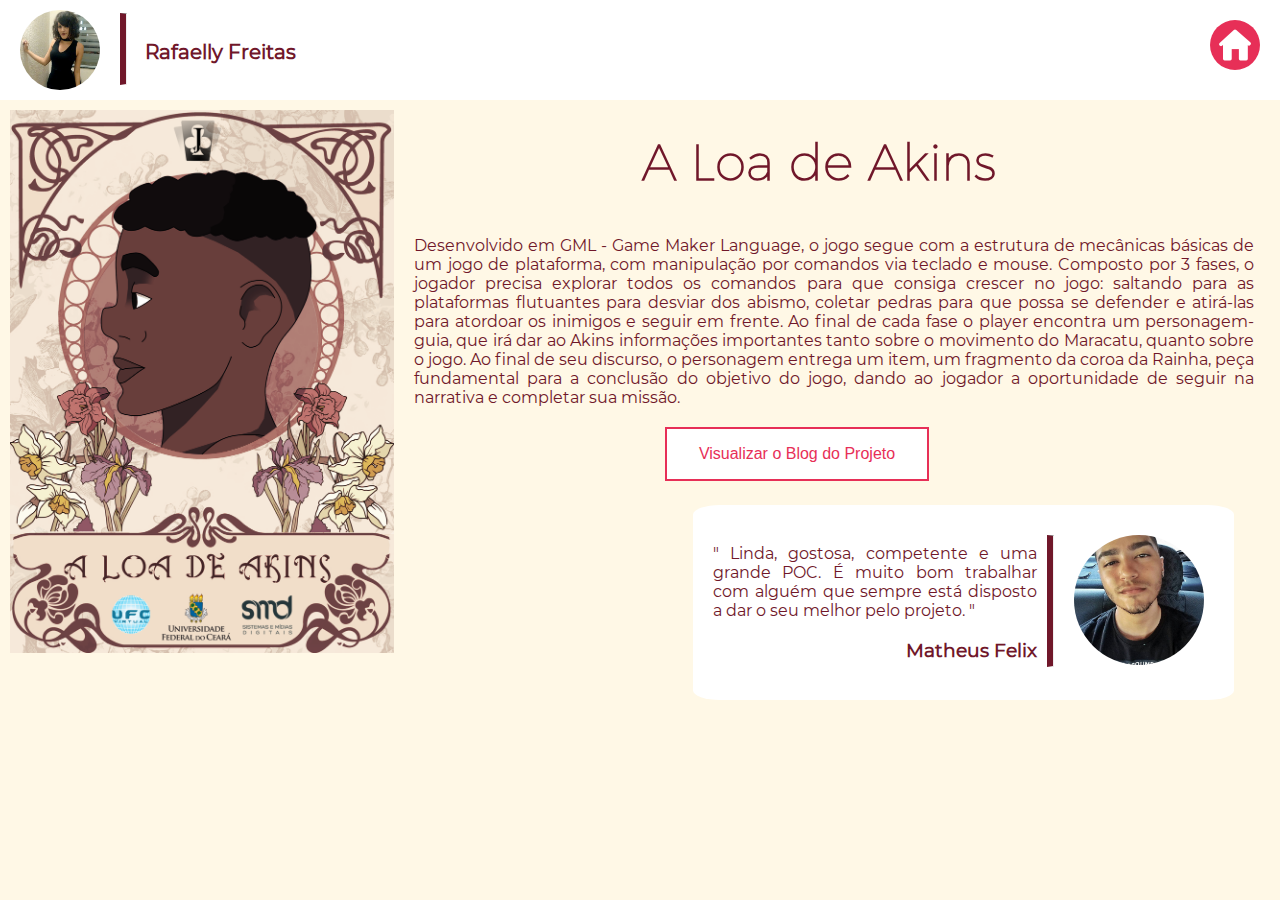
==== aloadeakins.html @ 219a199f "Subindo o projeto" ====
<!DOCTYPE html>
<html>
	<head>
		<title>Rafaelly Freitas</title>
		<meta charset="utf-8">
		<link rel="stylesheet" type="text/css" href="estilo.css">
		<link rel="stylesheet" type="text/css" href="responsive.css">
	</head>
	<body>
		<nav>
			<div id="menusuperior">
				<img src="imagens/rafaelly.jpg">
				<hr class="vertical">
				<h1>Rafaelly Freitas</h1>
			</div>
			<div>
				<a href="home.html" class="botao_circulo" id="home"></a>
			</div>
		</nav>
		<section>
			<div class="img_projeto">
				<img src="imagens/loa-de-akins.png">
			</div>
			<div class="descricao_projeto">
				<h1>A Loa de Akins</h1>
				<p>Desenvolvido em GML - Game Maker Language, o jogo segue com a estrutura de mecânicas básicas de um jogo de plataforma, com manipulação por comandos via teclado e mouse. Composto por 3 fases, o jogador precisa explorar todos os comandos para que consiga crescer no jogo: saltando para as plataformas flutuantes para desviar dos abismo, coletar pedras para que possa se defender e atirá-las para atordoar os inimigos e seguir em frente. Ao final de cada fase o player encontra um personagem-guia, que irá dar ao Akins informações importantes tanto sobre o movimento do Maracatu, quanto sobre o jogo. Ao final de seu discurso, o personagem entrega um item, um fragmento da coroa da Rainha, peça fundamental para a conclusão do objetivo do jogo, dando ao jogador a oportunidade de seguir na narrativa e completar sua missão.</p>
				<a href="http://valetedepausgrupo.blogspot.com.br/"><button class="button button1" target="_blank" href="https://valetedepaus.wixsite.com/projetointegrado">Visualizar o Blog do Projeto</button></a>
				<div class="card">
					<img src="imagens/felix.jpg">
					<hr class="vertical">
					<br>
					" Linda, gostosa, competente e uma grande POC. É muito bom trabalhar com alguém que sempre está disposto a dar o seu melhor pelo projeto. "
					<h3>Matheus Felix</h3>
				</div>
			</div>
		</section>
	</body>
</html>
---- estilo.css ----
/* CARREGANDO FONTES */
@font-face {
	font-family: 'Montserrat';
	src: url('fonts/Montserrat-Regular.ttf') format('truetype');
}
@font-face {
	font-family: 'Montserrat Hairline';
	src: url('fonts/montserrat-hairline.ttf') format('truetype'); 
}

body {
	margin: 0px;
	font-family: "Montserrat";
	background-color: #fff8e6;
}

h1{
	font-family: 'Montserrat Hairline';
	font-size: 50px;
}

/* MENU LATERAL*/

#menu_lateral{
	background-color: #70172a;
	width: 25%;
	height: 100%;
	text-align: center;
	color: white;
	position: fixed;
}

#menu_lateral img{
	width: 60%;
	border-radius: 100%;
	padding: 10% 20%;
}

#menu_lateral p{
	text-align: left;
	padding: 0px 30px;
}

#menu_lateral #email{
	text-align: center;
}

/* BOTÃO REDONDO */

.botao_circulo{
	display: inline-block;
	background-repeat: no-repeat;
	background-color: #e72f57;
	background-position: center; 
	border-radius: 100%;
	cursor:pointer;
	border: none;
	width: 50px;
	height: 50px;
}

/* IMAGENS DOS BOTÕES REDONDOS */

#facebook {
	background-image:url('imagens/facebook.png');
}

#instagram {
	background-image:url('imagens/instagram.png');
}

#home {
	background-image:url('imagens/home.png');
	float: right;
	margin-top: 20px;
	margin-right: 20px !important; 
}

/* CORPO DA PÁGINA DE HOME */

.titulo_corpo {
	background-color: white;
	display: block;
}

.titulo_corpo h1 {
	color: #70172a;
	font-size: 50px;
	font-family: 'Montserrat Hairline';
	padding: 30px;
	margin: 0px;
	text-align: center;
}

.corpo_pagina{
	width: 75%;
	float: right;
}

/* MENU SUPERIOR */
nav{
	background-color: white;
	height: 100px;
	width: 100%;
}

nav #menusuperior{
	height: 100px;
	width: 80%;	
	float: left;
}


nav #menusuperior img{
	height: 80%;
	border-radius: 50%;
	margin: 10px 10px 10px 20px;
}

nav #menusuperior h1 {
	color: #70172a;
	font-size: 20px;
	font-family: 'Montserrat';
	margin: 0px;
	position: absolute;
	top: 40px;
  	left: 145px;
}

nav #menusuperior hr {
	position: absolute;
	top: 5px;
  	left: 120px;
}

/* HR */

.vertical {
	border-left: 6px solid #70172a;
	height: 70px;
	width: 0px;
}

/* TELA DE DESCRIÇÃO DO PROJETO */

.img_projeto {
	width: 30%;
	height: auto;
	float: left;
	margin: 10px;
	margin-bottom: 0px;
	margin-right: 20px;
}

.img_projeto img{
	width: 100%;
}

.descricao_projeto {
	width: 98%;
	margin: 0px;
	text-align: justify;
}

.descricao_projeto p {
	font-family: "Montserrat";
	color: #70172a;
}

.descricao_projeto h1 {
	color: #70172a;
	font-size: 50px;
	font-family: 'Montserrat Hairline';
	padding: 30px;
	margin: 0px;
	text-align: center;
}

/* CARD DE COMENTÁRIO SOBRE O PROJETO */

.card {
	background-color: white;
	height: auto;
	width: 40%;
	border-radius: 5%;
	float: right;
	color: #70172a;
	padding: 20px;
	text-align: justify;
	margin: 20px;
}

.card img{
	height: 130px;
	border-radius: 50%;
	padding: 10px;
	float: right;
}

.card .vertical{
	float: right;
	height: 130px;
	margin: 10px;
}

.card h3{
	float: right;
}

/* MODAL */

.modalDialog {
	position: fixed;
	top: 0;
	right: 0;
	bottom: 0;
	left: 0;
	background: rgba(0,0,0,0.8);
	z-index: 99999;
	opacity:0;
	-webkit-transition: opacity 400ms ease-in;
	-moz-transition: opacity 400ms ease-in;
	transition: opacity 400ms ease-in;
	pointer-events: none;
	height: auto;
}

.modalDialog:target {
	opacity:1;
	pointer-events: auto;
}

.modalDialog > div {
	width: 80%;
	position: relative;
	margin: 10px auto;
	padding: 5px 20px 13px 20px;
	border-radius: 10px;
	background: #70172a;
	height: auto;
}

.closeModal {
	background-color: none;
	color: #fff;
	background-position: center; 
	position: absolute;
	right: 15px;
	top: 15px;
	border-radius: 100%;
	cursor:pointer;
	border: none;
	width: 50px;
	height: 50px;
	background-image:url('imagens/close.png');
	background-repeat: no-repeat;
}

.modalDialog img{
	width: 30%;
	float: left;
	border-radius: 100%;
	height: auto;
	padding: 20px;
	margin-right: 30px;
}

.descricao_perfil{
	margin: 20px;
	margin-left: 30px;
	color: #fff;
	height: 100%;
}

/* LINKS */
a {
	color: white;
	text-decoration: none;
}

a:hover {
	color: #e72f57;
}

/* MODAL DE CONTATO*/

#contato_modal {
	color: #fff;
	text-align: center;
}

/* FORM */
#form{
	padding: auto;
	display:inline-block
	margin: auto;
	width: 100%
}

.caixa_texto {
	font-family: 'Montserrat';
	background-color: #000;
	color: #fff;
	border: none;
	width: 50%;
	margin: 5px;
}

.tamanho-caixa{
	height: 30px;
}

input[type=text], textarea {
	font-family: 'Montserrat';
	width: 60%;
	padding: 15px 20px;
	margin: 8px 0;
	box-sizing: border-box;
	border: none;
	border-bottom: 5px solid #70172a;
	-webkit-transition: 0.5s;
	transition: 0.5s;
	outline: none;
	background-color: #fff8e6;
	color: #70172a;
	resize: none;

}

input[type=text]:focus , textarea:focus {
	border-bottom: 5px solid #e72f57;
}

input[type=text]::placeholder, textarea::placeholder {
	color: #70172a;
	opacity: 1; 
}

.botao_form{
	display: inline-block;
	background-repeat: no-repeat;
	background-color: #e72f57;
	color: white;
	border-radius: 30px;
	cursor:pointer;
	border: none;
	width: 100px;
	height: 30px;
	padding: 0px 0px 0px 15px;
	font-family: 'Montserrat';
}

#enviar{
	background-position: 10px; 
	background-size: 20px;
	background-image:url('imagens/send-mail.png');
}

#limpar{
	background-position: 12px; 
	background-size: 15px;
	background-image:url('imagens/trash.png');
}

/* BOTÃO DE VER BLOG */

.button {
    padding: 16px 32px;
    text-align: center;
    text-decoration: none;
    display: inline-block;
    font-size: 16px;
    margin: 4px 2px;
    -webkit-transition-duration: 0.4s;
    transition-duration: 0.4s;
    cursor: pointer;
    margin-left: 20%;
}

.button1 {
    color: #e72f57; 
    background-color: white; 
    border: 2px solid #e72f57;
}

.button1:hover {
    background-color: #e72f57;
    color: white;
}
---- responsive.css ----
@media screen and (max-width: 900px) {
	
	#menu_lateral{
		width: 100%;
		height: auto;
		position: relative;
		top: -20px;
		margin:0 auto;
	}
	
	#menu_lateral img{
		width: 30%;
		padding: 30px;
		float: left;
	}

	#menu_lateral h2{
		padding: 20px;
	}
	
	#menu_lateral p{
		text-align: left;
	}

	.corpo_pagina{
		position: relative;
		top: -32px;
		width: 100%;
	}

	.card{
		width: 90%;
		margin-right: 0px;
	}

	.modalDialog img{
		display: none;
	}

	.img_projeto{
		width: 90%;
		margin: 5%;	
	}
	
	.descricao_projeto{
		width: 90%;
		margin: 20px;	
	}
	
	.button {
    width: 100%;
    margin-left: 0px;
	}

	.descricao_perfil {
		font-size: 13px;
		margin: 10px;
		margin-left: 0px;
	}
}

@media screen and (max-width: 400px) and (min-width: 270px)  {
	
	#menusuperior img, #menusuperior .vertical{
		display: none;
	}	
	
	nav #menusuperior h1 {
		position: absolute;
		left: 5%;
	}

	nav #home {
		position: absolute;
		right: 0px;
	}

	.card img{
		width: 50%;
		height: auto;
		border-radius: 50%;
		padding-left:25%;
		padding-right:25%;
	}

	.card .vertical{
		display: none;
	}	

	.titulo_corpo h1{
		font-size: 40px;
	}

	#menu_lateral img{
		width: 60%;
		padding: 10% 20%;
	}

	#contato_modal h1{
		margin-top: 50px;
		font-size: 40px;
	}

	#perfil h1{
		margin-top: 50px;
		font-size: 40px;
	}

	.descricao_projeto h1{
		font-size: 40px;
		text-align: center;
		padding: 0px;
	}

	.descricao_projeto {
		margin-left: 5%;
	}

	.descricao_perfil {
		font-size: 12px;
		margin: 10px;
		margin-left: 0px;
	}

	input[type=text], textarea {
		width: 80%;
	}
}
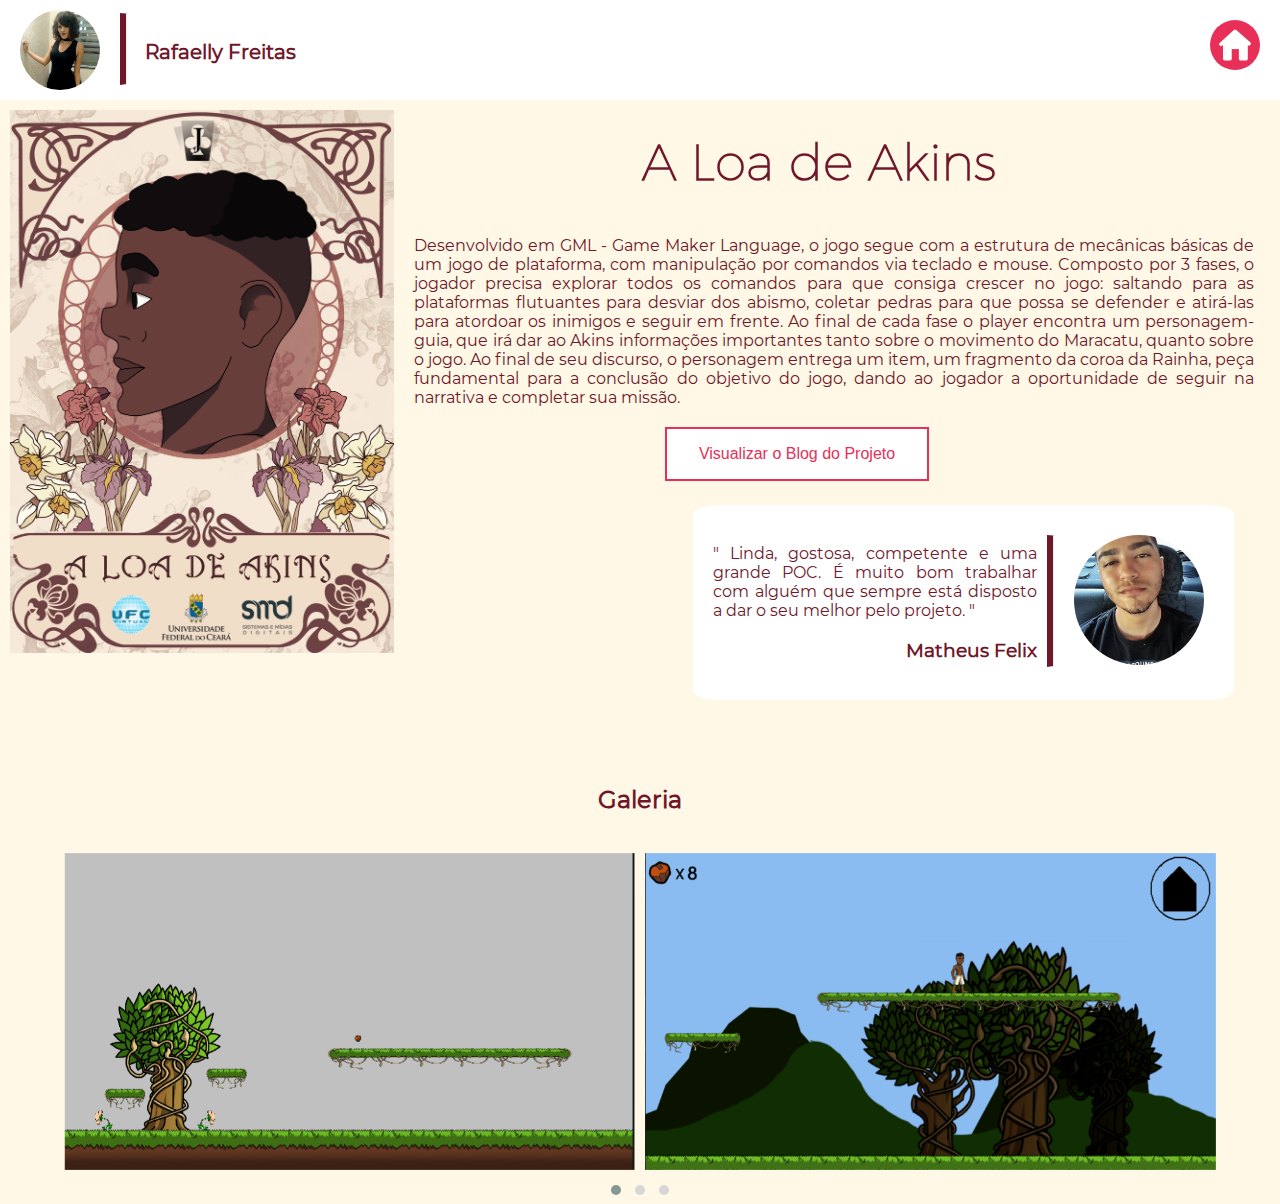
==== commit 33a2575c: "Jquery" ====
--- a/aloadeakins.html
+++ b/aloadeakins.html
@@ -5,16 +5,23 @@
 		<meta charset="utf-8">
 		<link rel="stylesheet" type="text/css" href="estilo.css">
 		<link rel="stylesheet" type="text/css" href="responsive.css">
+		<script type="text/javascript" src="js/jquery-3.3.1.min.js"></script> 
+		<!-- CAROUSEL -->
+		<link rel="stylesheet" href="owlcarousel/assets/owl.carousel.min.css">
+		<link rel="stylesheet" href="owlcarousel/assets/owl.theme.default.min.css">
+		<script src="js/jquery-3.3.1.min.js"></script>
+		<script src="owlcarousel/owl.carousel.min.js"></script>
+		<script type="text/javascript" src="js/funcionalidades.js"></script> 
 	</head>
 	<body>
 		<nav>
 			<div id="menusuperior">
 				<img src="imagens/rafaelly.jpg">
 				<hr class="vertical">
-				<h1>Rafaelly Freitas</h1>
+				<h1 id="nome_menu">Rafaelly Freitas</h1>
 			</div>
 			<div>
-				<a href="home.html" class="botao_circulo" id="home"></a>
+				<a href="index.html" class="botao_circulo" id="home"></a>
 			</div>
 		</nav>
 		<section>
@@ -33,6 +40,17 @@
 					<h3>Matheus Felix</h3>
 				</div>
 			</div>
+			<div class="galeria">
+				<h2>Galeria</h2>
+				<br>
+				<div class="owl-carousel owl-theme loop">
+					<div class="item"><img src="imagens/1.png"></div>
+					<div class="item"><img src="imagens/2.png"></div>
+					<div class="item"><img src="imagens/3.png"></div>
+					<div class="item"><img src="imagens/4.png"></div>
+					<div class="item"><img src="imagens/5.png"></div>
+				</div>
+			</div>
 		</section>
 	</body>
 </html>--- a/estilo.css
+++ b/estilo.css
@@ -387,3 +387,21 @@
     background-color: #e72f57;
     color: white;
 }
+
+/*GALERIA*/
+
+.galeria{
+	margin-top: 300px;
+	text-align: center; 
+	width: 90%;
+	margin-left: 5%;
+	color: #70172a;
+}
+
+.galeria2{
+	margin-top: 200px;
+	text-align: center; 
+	width: 90%;
+	margin-left: 5%;
+	color: #70172a;
+}